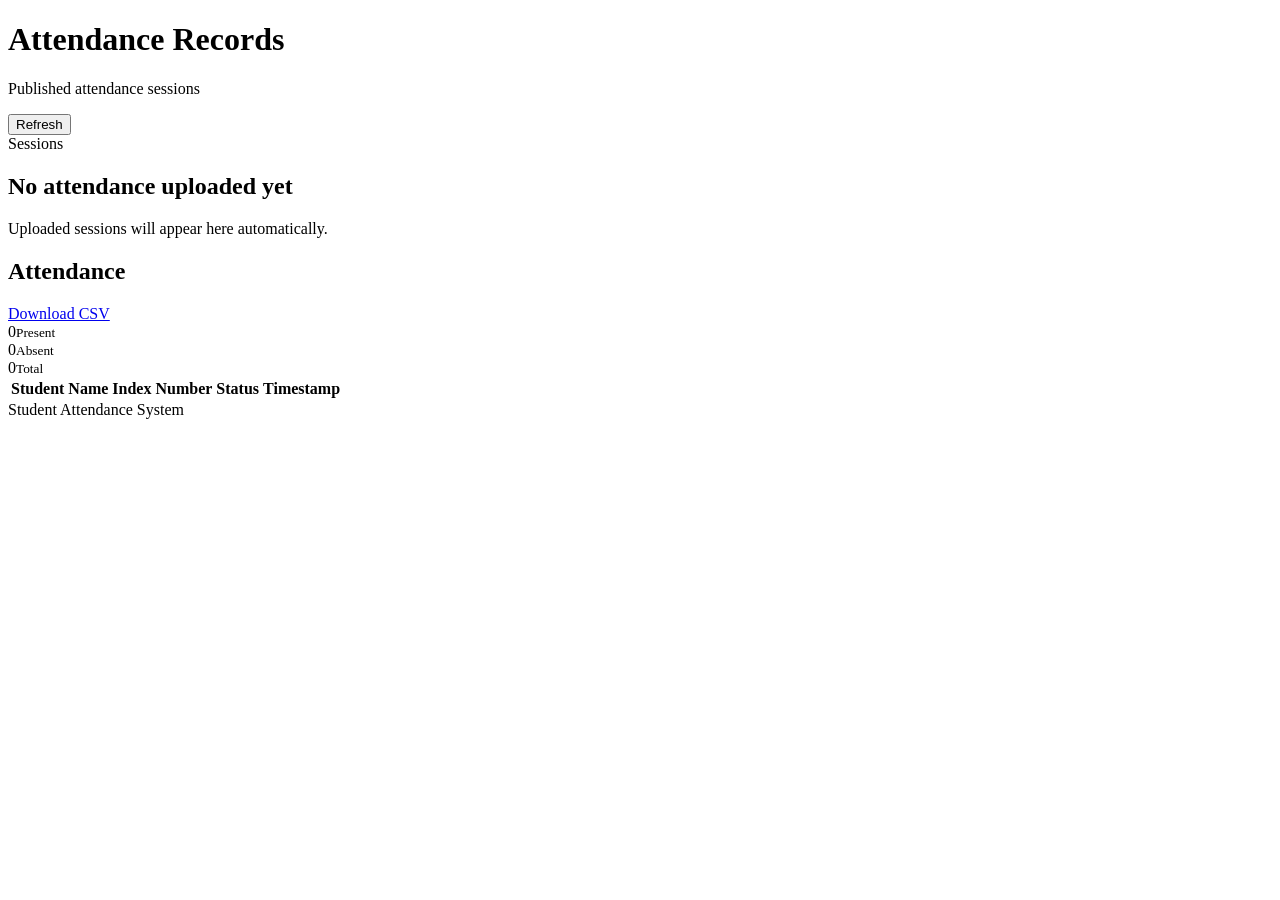
==== attendance/index.html @ 7eff95c8 "Add attendance public viewer" ====
<!doctype html>
<html lang="en">
<head>
  <meta charset="utf-8" />
  <meta name="viewport" content="width=device-width,initial-scale=1" />
  <title>Attendance Records</title>
  <link rel="stylesheet" href="styles.css" />
</head>
<body>
  <header class="topbar">
    <div>
      <h1>Attendance Records</h1>
      <p>Published attendance sessions</p>
    </div>
    <button id="refreshBtn" class="btn">Refresh</button>
  </header>

  <main class="shell">
    <aside class="sidebar">
      <div class="side-title">Sessions</div>
      <div id="sessionTabs" class="tabs"></div>
    </aside>

    <section class="content">
      <div id="emptyState" class="empty">
        <h2>No attendance uploaded yet</h2>
        <p>Uploaded sessions will appear here automatically.</p>
      </div>

      <div id="sessionView" class="hidden">
        <div class="session-head">
          <div>
            <h2 id="sessionTitle">Attendance</h2>
            <p id="sessionMeta"></p>
          </div>
          <a id="downloadCsv" class="btn secondary" href="#" download>Download CSV</a>
        </div>

        <div class="stats">
          <div class="stat"><span id="presentCount">0</span><small>Present</small></div>
          <div class="stat"><span id="absentCount">0</span><small>Absent</small></div>
          <div class="stat"><span id="totalCount">0</span><small>Total</small></div>
        </div>

        <div class="table-wrap">
          <table>
            <thead>
              <tr>
                <th>Student Name</th>
                <th>Index Number</th>
                <th>Status</th>
                <th>Timestamp</th>
              </tr>
            </thead>
            <tbody id="attendanceBody"></tbody>
          </table>
        </div>
      </div>
    </section>
  </main>

  <footer>Student Attendance System</footer>
  <script src="app.js"></script>
</body>
</html>
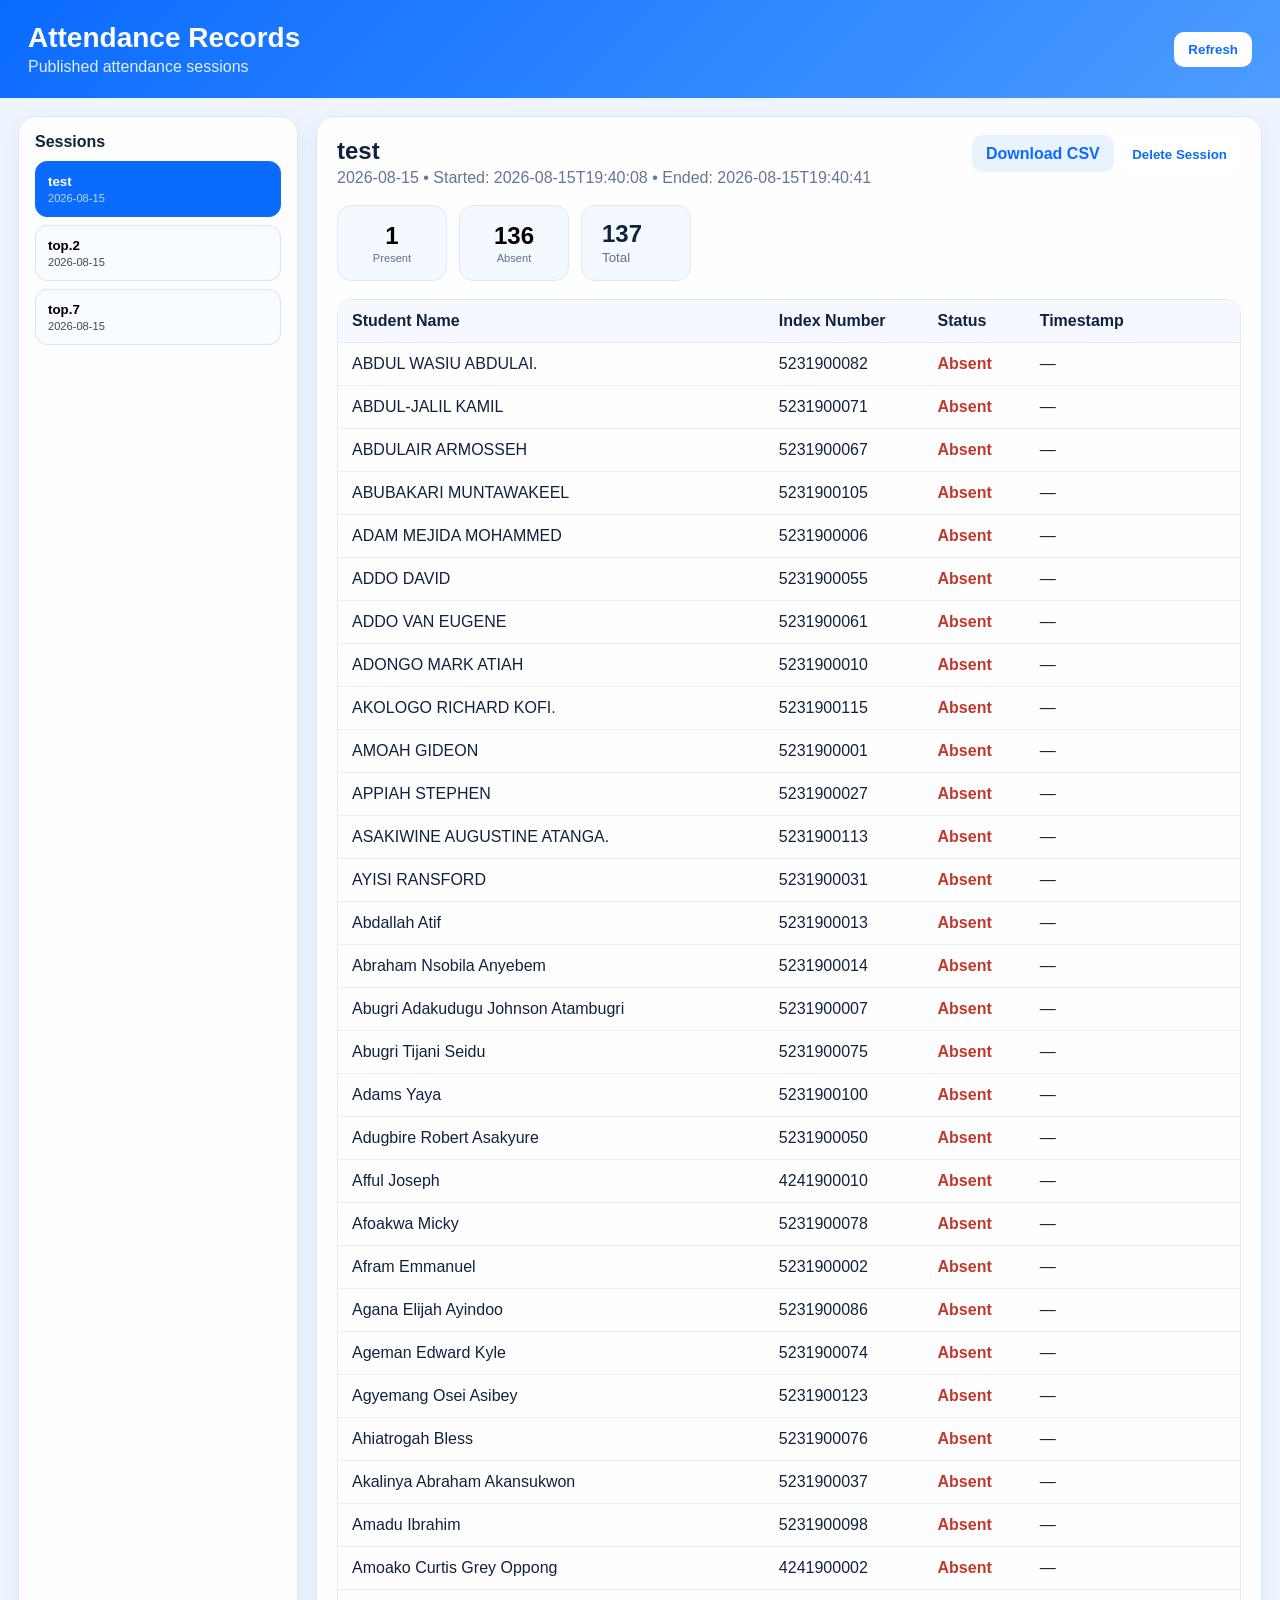
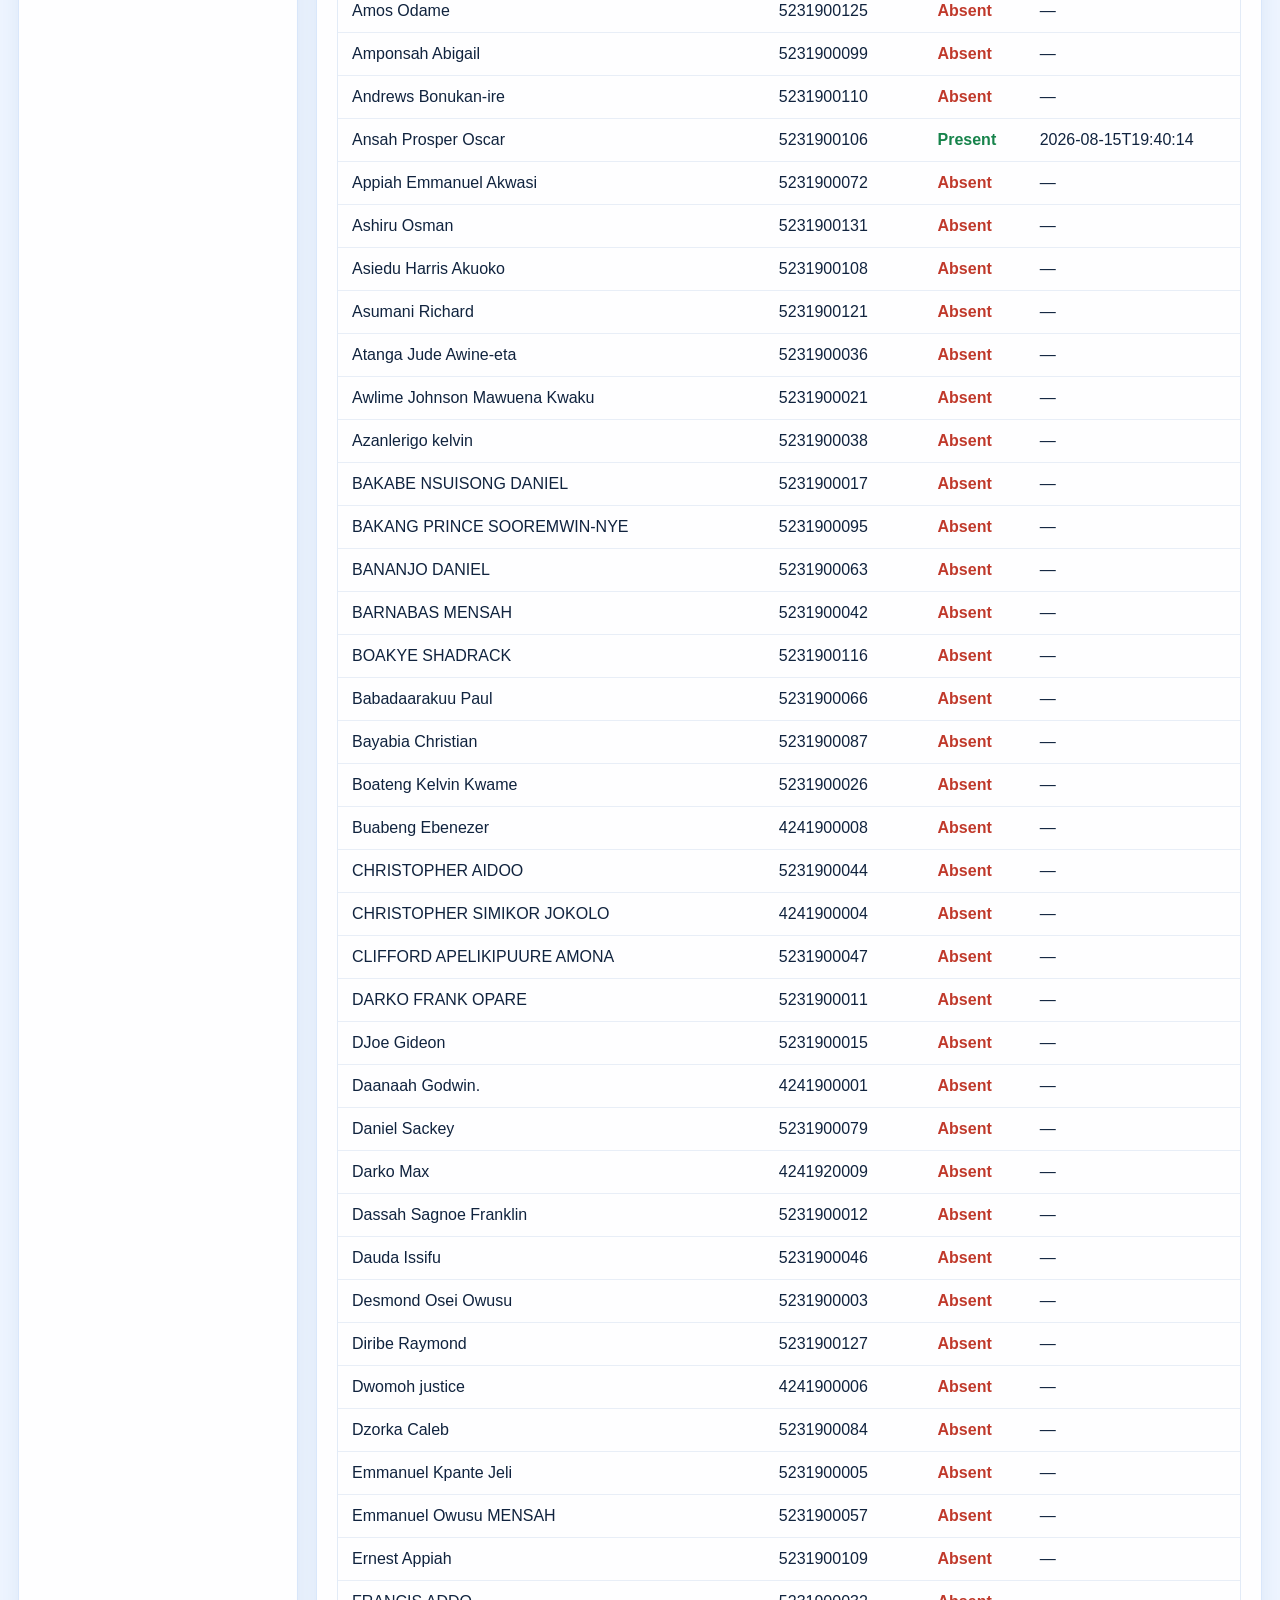
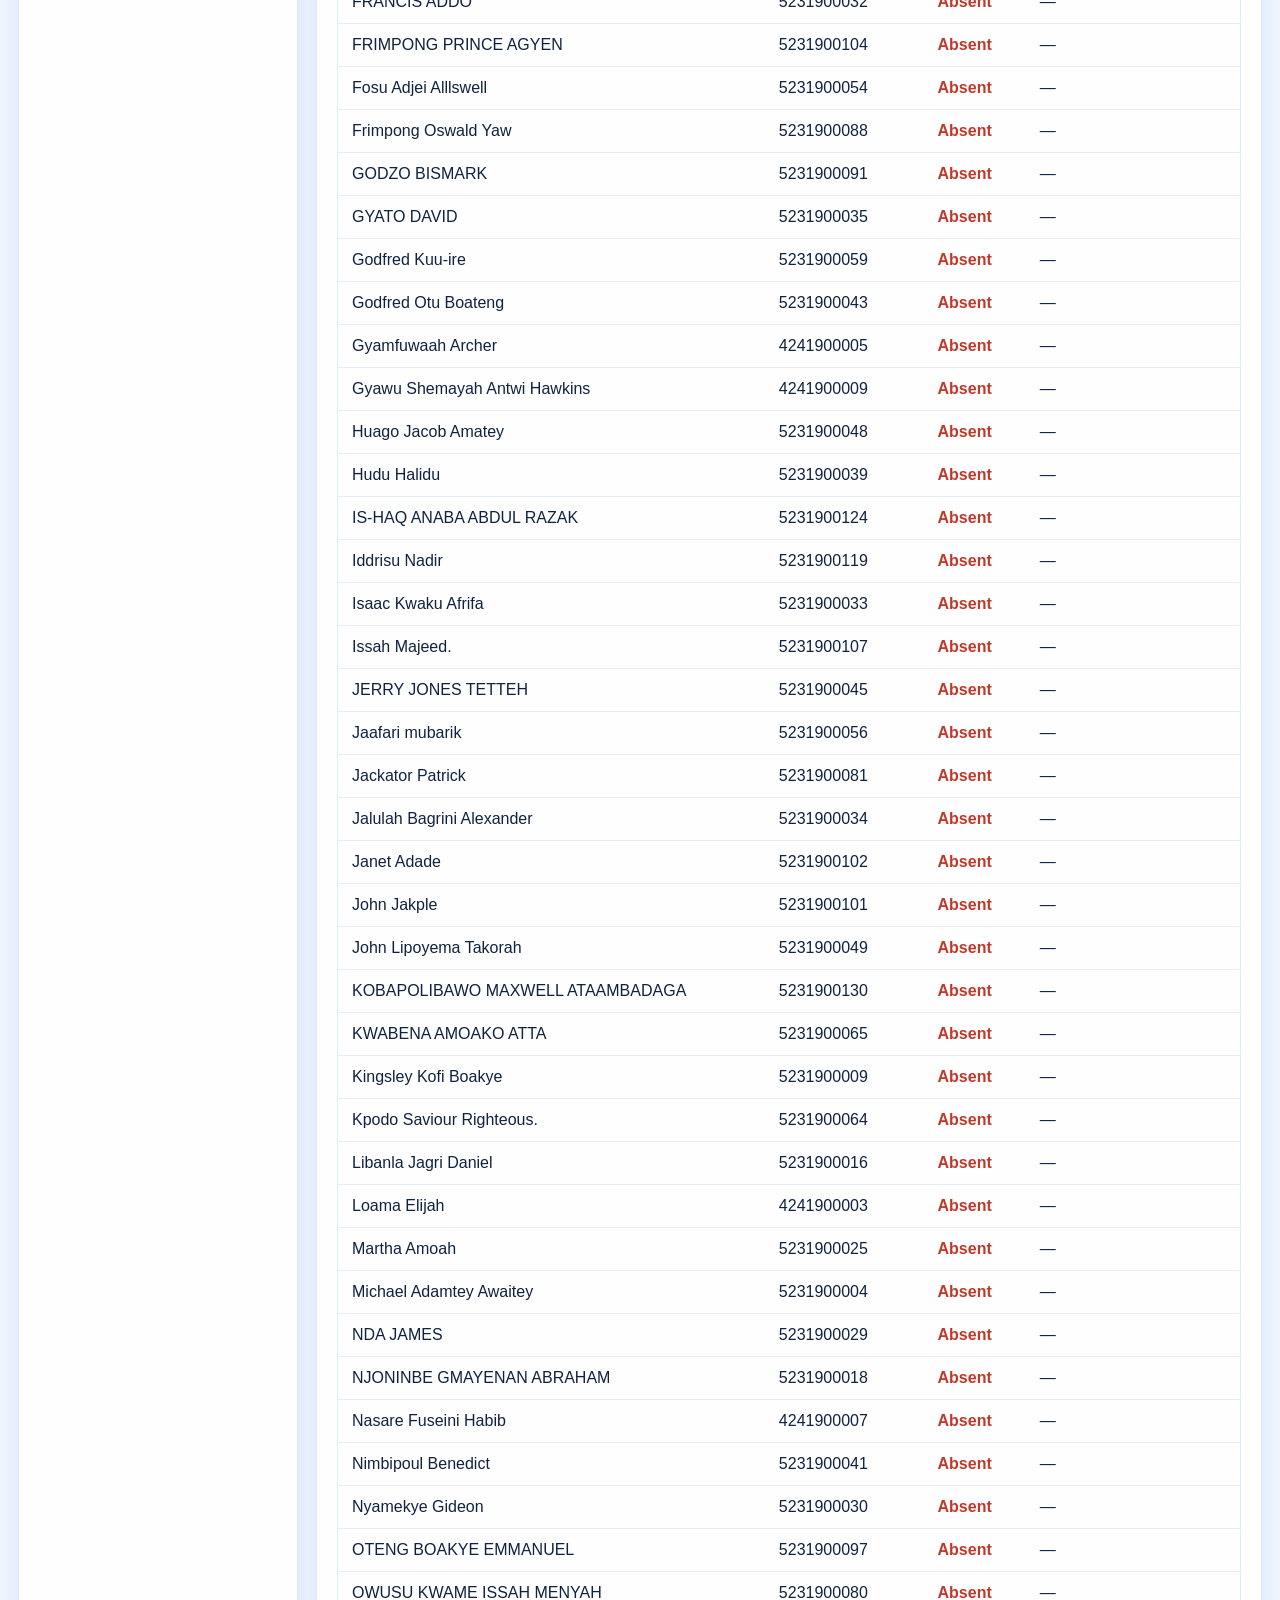
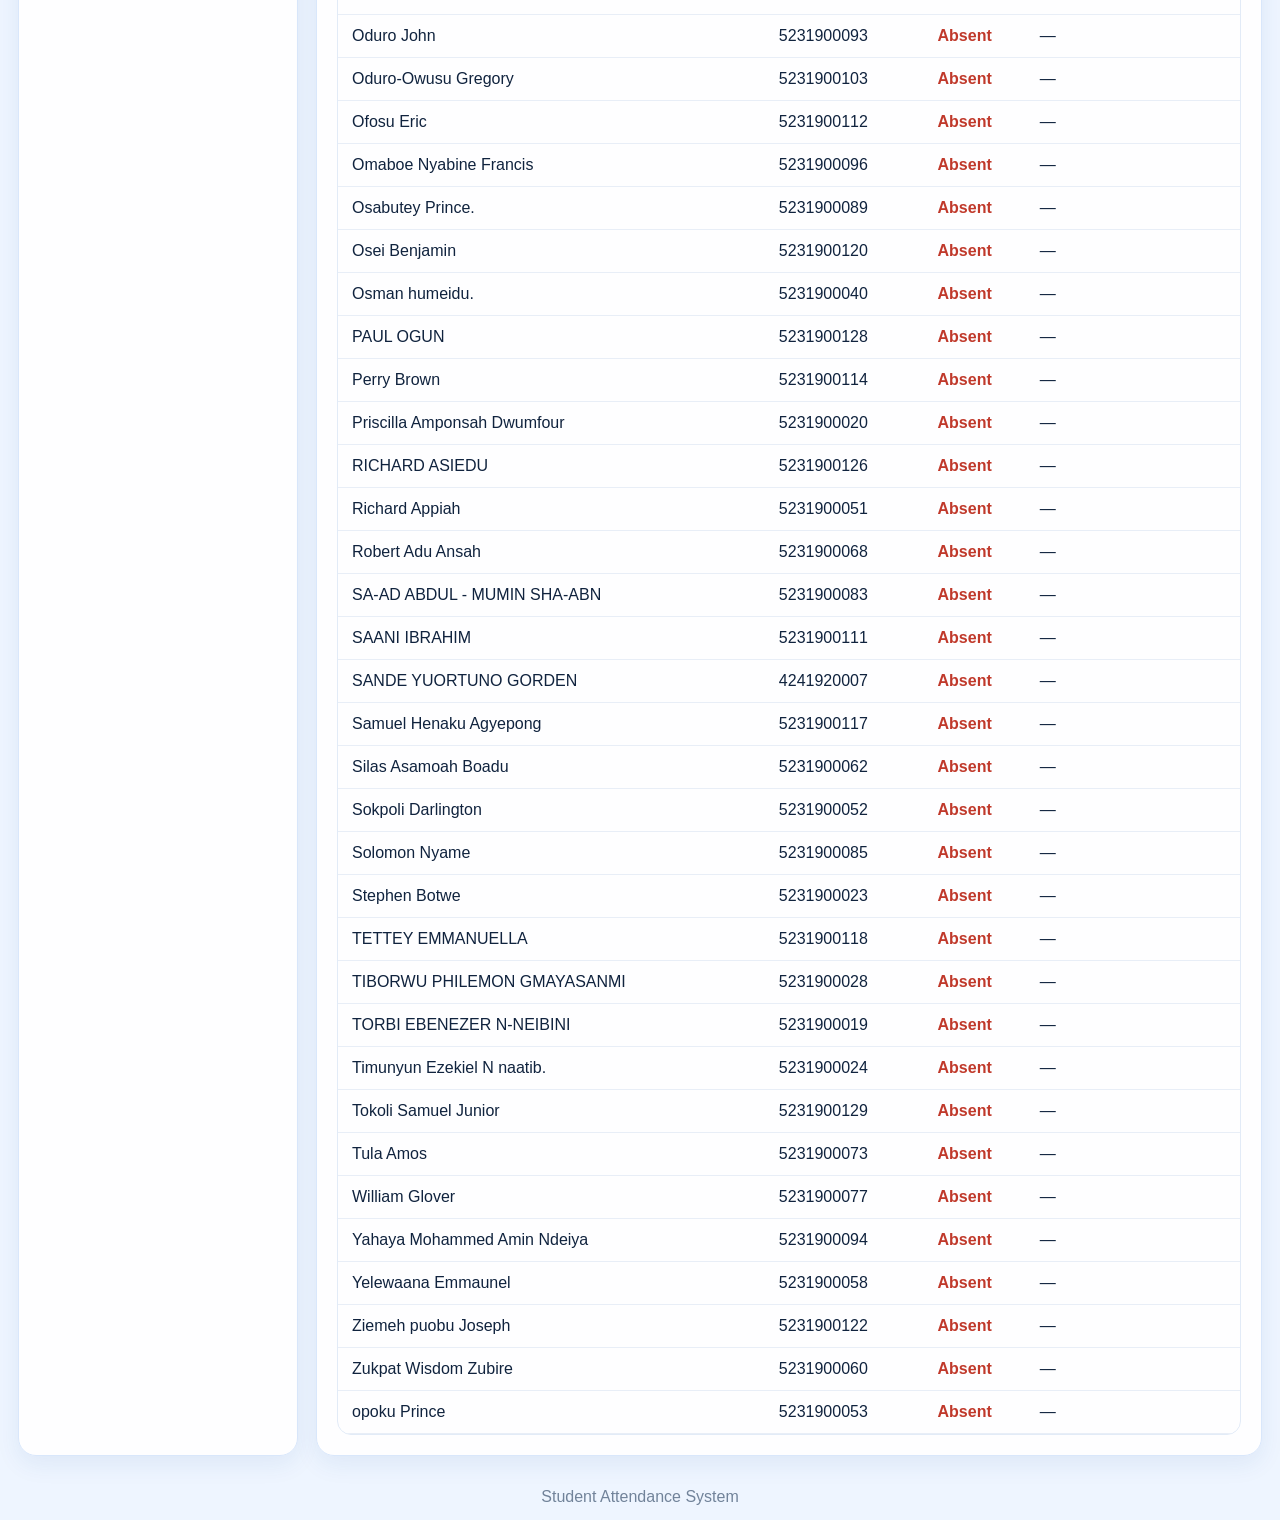
==== commit 8309ee81: "Improve mobile attendance layout and add filter/delete controls" ====
--- a/attendance/index.html
+++ b/attendance/index.html
@@ -2,7 +2,7 @@
 <html lang="en">
 <head>
   <meta charset="utf-8" />
-  <meta name="viewport" content="width=device-width,initial-scale=1" />
+  <meta name="viewport" content="width=device-width,initial-scale=1,viewport-fit=cover" />
   <title>Attendance Records</title>
   <link rel="stylesheet" href="styles.css" />
 </head>
@@ -29,17 +29,31 @@
 
       <div id="sessionView" class="hidden">
         <div class="session-head">
-          <div>
+          <div class="session-copy">
             <h2 id="sessionTitle">Attendance</h2>
             <p id="sessionMeta"></p>
           </div>
-          <a id="downloadCsv" class="btn secondary" href="#" download>Download CSV</a>
+          <div class="session-actions">
+            <a id="downloadCsv" class="btn secondary" href="#" download>Download CSV</a>
+            <button id="deleteSessionBtn" class="btn danger" type="button">Delete Session</button>
+          </div>
         </div>
 
-        <div class="stats">
-          <div class="stat"><span id="presentCount">0</span><small>Present</small></div>
-          <div class="stat"><span id="absentCount">0</span><small>Absent</small></div>
-          <div class="stat"><span id="totalCount">0</span><small>Total</small></div>
+        <div class="stats" aria-label="Attendance summary">
+          <button id="presentStat" class="stat filterable" type="button" data-filter="present">
+            <span id="presentCount">0</span><small>Present</small>
+          </button>
+          <button id="absentStat" class="stat filterable" type="button" data-filter="absent">
+            <span id="absentCount">0</span><small>Absent</small>
+          </button>
+          <div class="stat total-stat">
+            <span id="totalCount">0</span><small>Total</small>
+          </div>
+        </div>
+
+        <div id="filterBar" class="filter-bar hidden">
+          <span id="filterText"></span>
+          <button id="clearFilterBtn" type="button">Show all</button>
         </div>
 
         <div class="table-wrap">
--- a/attendance/styles.css
+++ b/attendance/styles.css
@@ -0,0 +1 @@
+:root{font-family:Inter,Segoe UI,Arial,sans-serif;color:#10233e;background:#eef5ff}*{box-sizing:border-box}body{margin:0}.topbar{display:flex;justify-content:space-between;align-items:center;padding:22px 28px;background:linear-gradient(135deg,#0b6bff,#4c9cff);color:#fff}.topbar h1{margin:0 0 4px;font-size:28px}.topbar p{margin:0;opacity:.88}.shell{display:grid;grid-template-columns:280px 1fr;gap:18px;padding:18px;min-height:calc(100vh - 146px)}.sidebar,.content{background:rgba(255,255,255,.92);border:1px solid #d9e7fb;border-radius:18px;box-shadow:0 8px 24px rgba(28,80,150,.08)}.sidebar{padding:16px}.side-title{font-weight:700;margin-bottom:10px}.tabs{display:flex;flex-direction:column;gap:8px}.tab{border:1px solid #d4e4fb;background:#f8fbff;border-radius:12px;padding:12px;text-align:left;cursor:pointer}.tab:hover,.tab.active{background:#0b6bff;color:#fff;border-color:#0b6bff}.tab small{display:block;opacity:.72;margin-top:3px}.content{padding:20px;overflow:hidden}.empty{text-align:center;padding:80px 20px;color:#58708f}.hidden{display:none}.session-head{display:flex;justify-content:space-between;gap:14px;align-items:flex-start}.session-head h2{margin:0 0 4px}.session-head p{margin:0;color:#627792}.btn{border:0;border-radius:10px;padding:10px 14px;background:#fff;color:#0b6bff;font-weight:700;cursor:pointer;text-decoration:none}.btn.secondary{background:#e9f2ff}.stats{display:flex;gap:12px;margin:18px 0}.stat{background:#f4f8ff;border:1px solid #dce9fb;border-radius:14px;padding:14px 20px;min-width:110px}.stat span{display:block;font-size:24px;font-weight:800}.stat small{color:#60728a}.table-wrap{overflow:auto;border:1px solid #e2ebf7;border-radius:14px}table{width:100%;border-collapse:collapse;min-width:700px}th,td{padding:12px 14px;border-bottom:1px solid #e8eef7;text-align:left}th{background:#f5f9ff;position:sticky;top:0}.status-present{font-weight:700;color:#16834b}.status-absent{font-weight:700;color:#c0392b}footer{text-align:center;padding:14px;color:#71839a}@media(max-width:800px){.shell{grid-template-columns:1fr}.sidebar{order:1}.content{order:2}.tabs{flex-direction:row;overflow:auto}.tab{min-width:190px}.session-head{flex-direction:column}.stats{overflow:auto}}
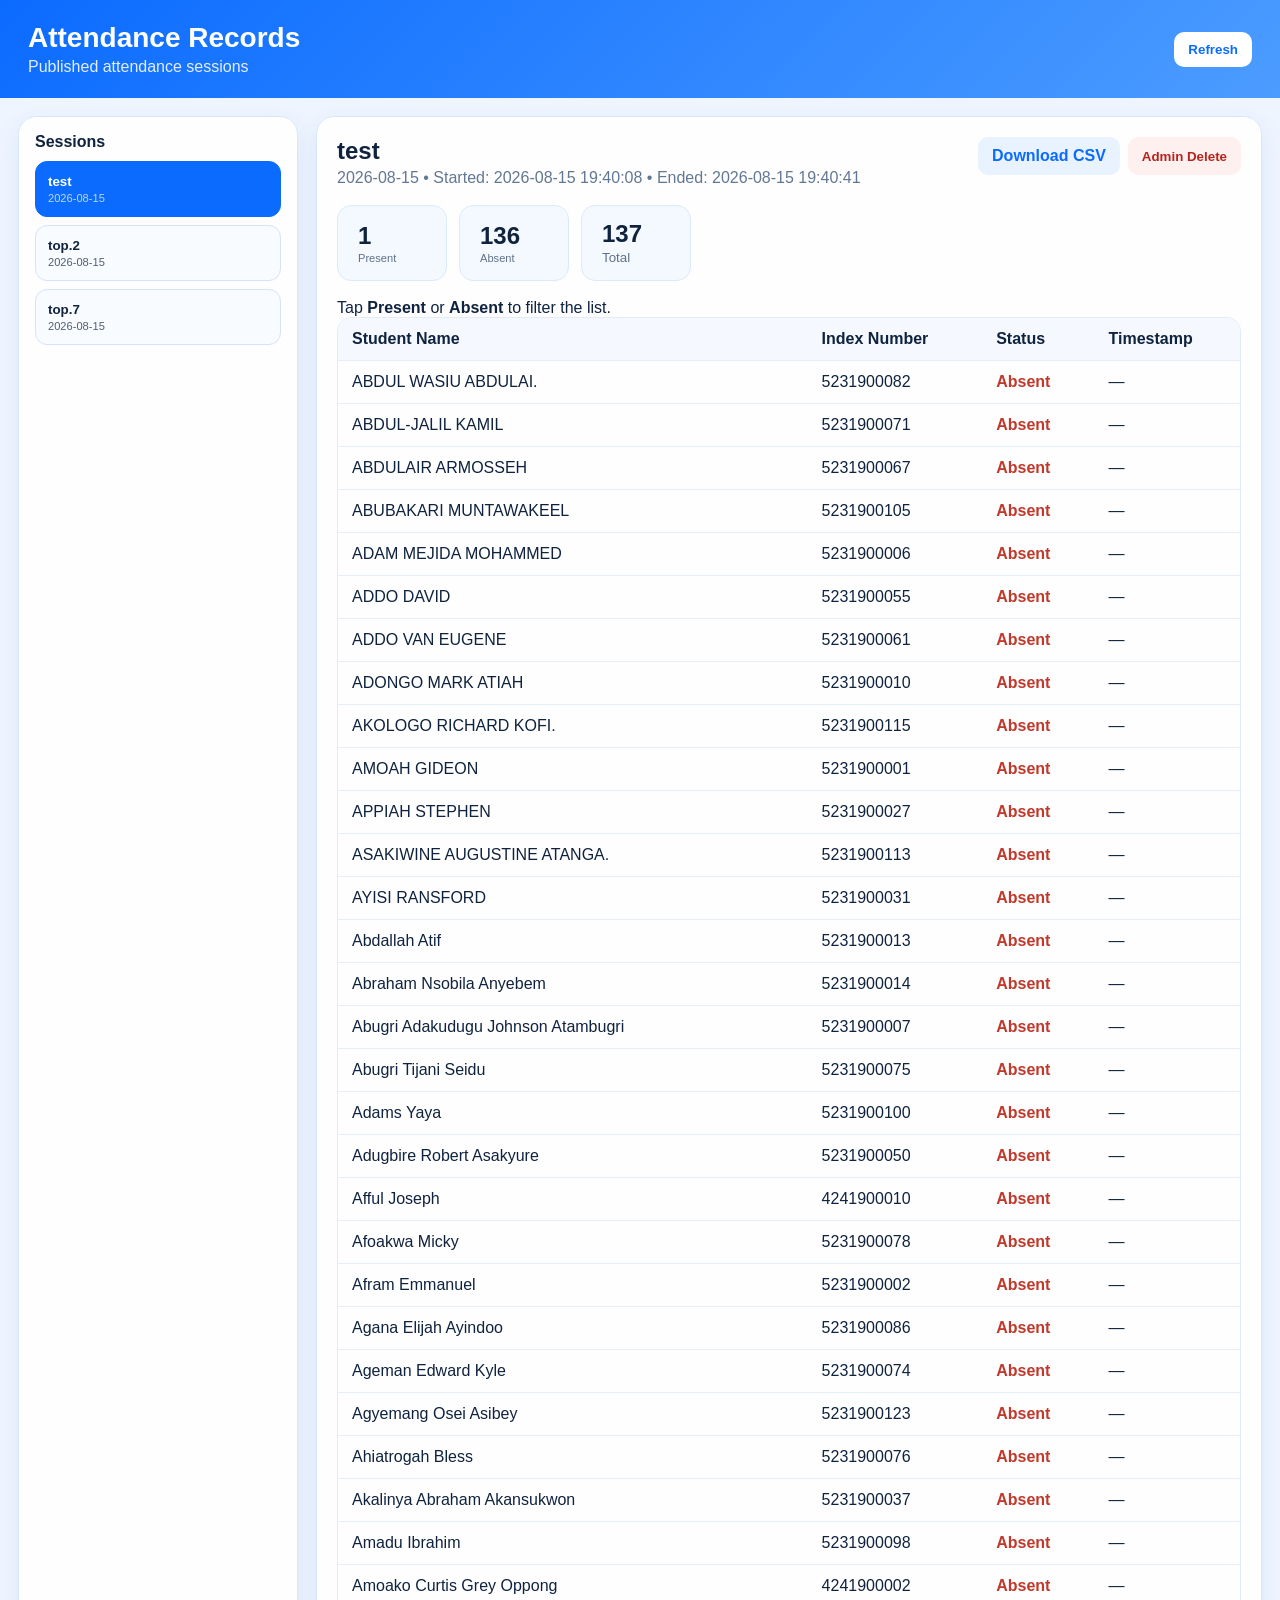
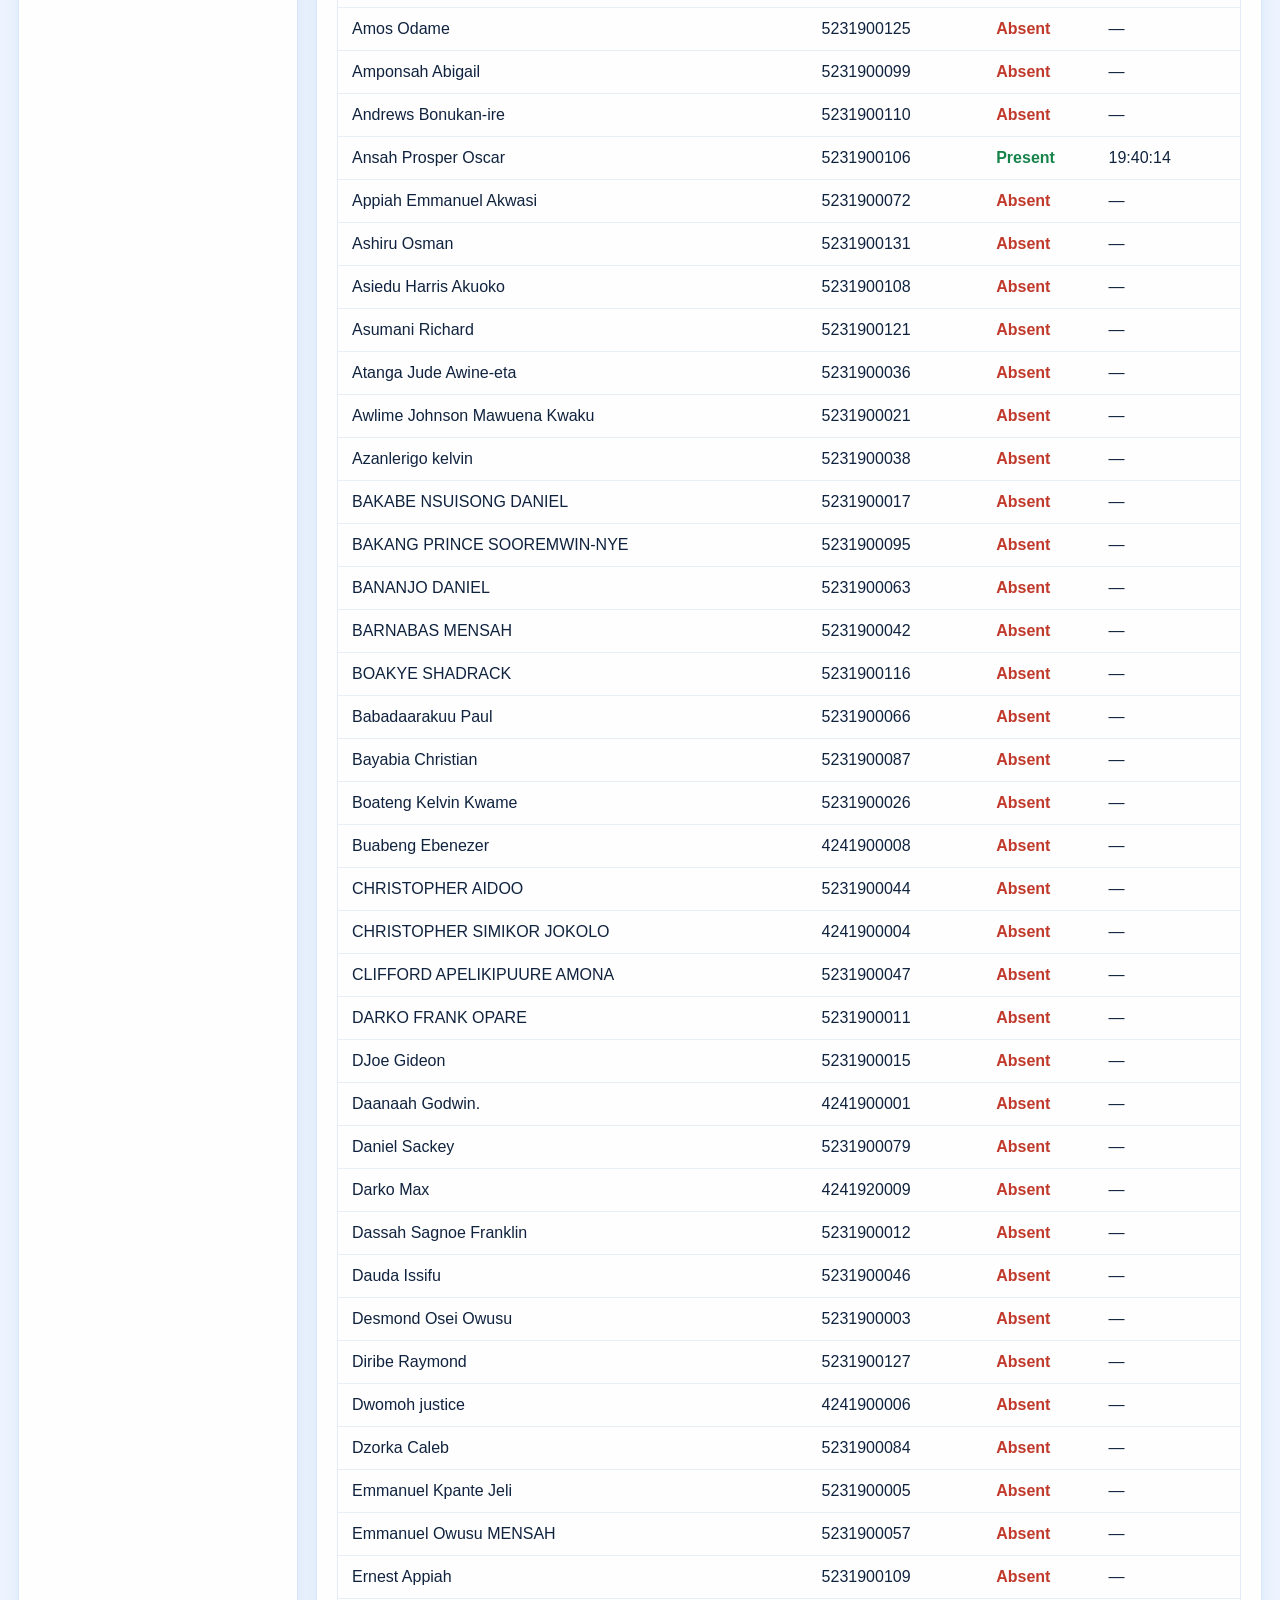
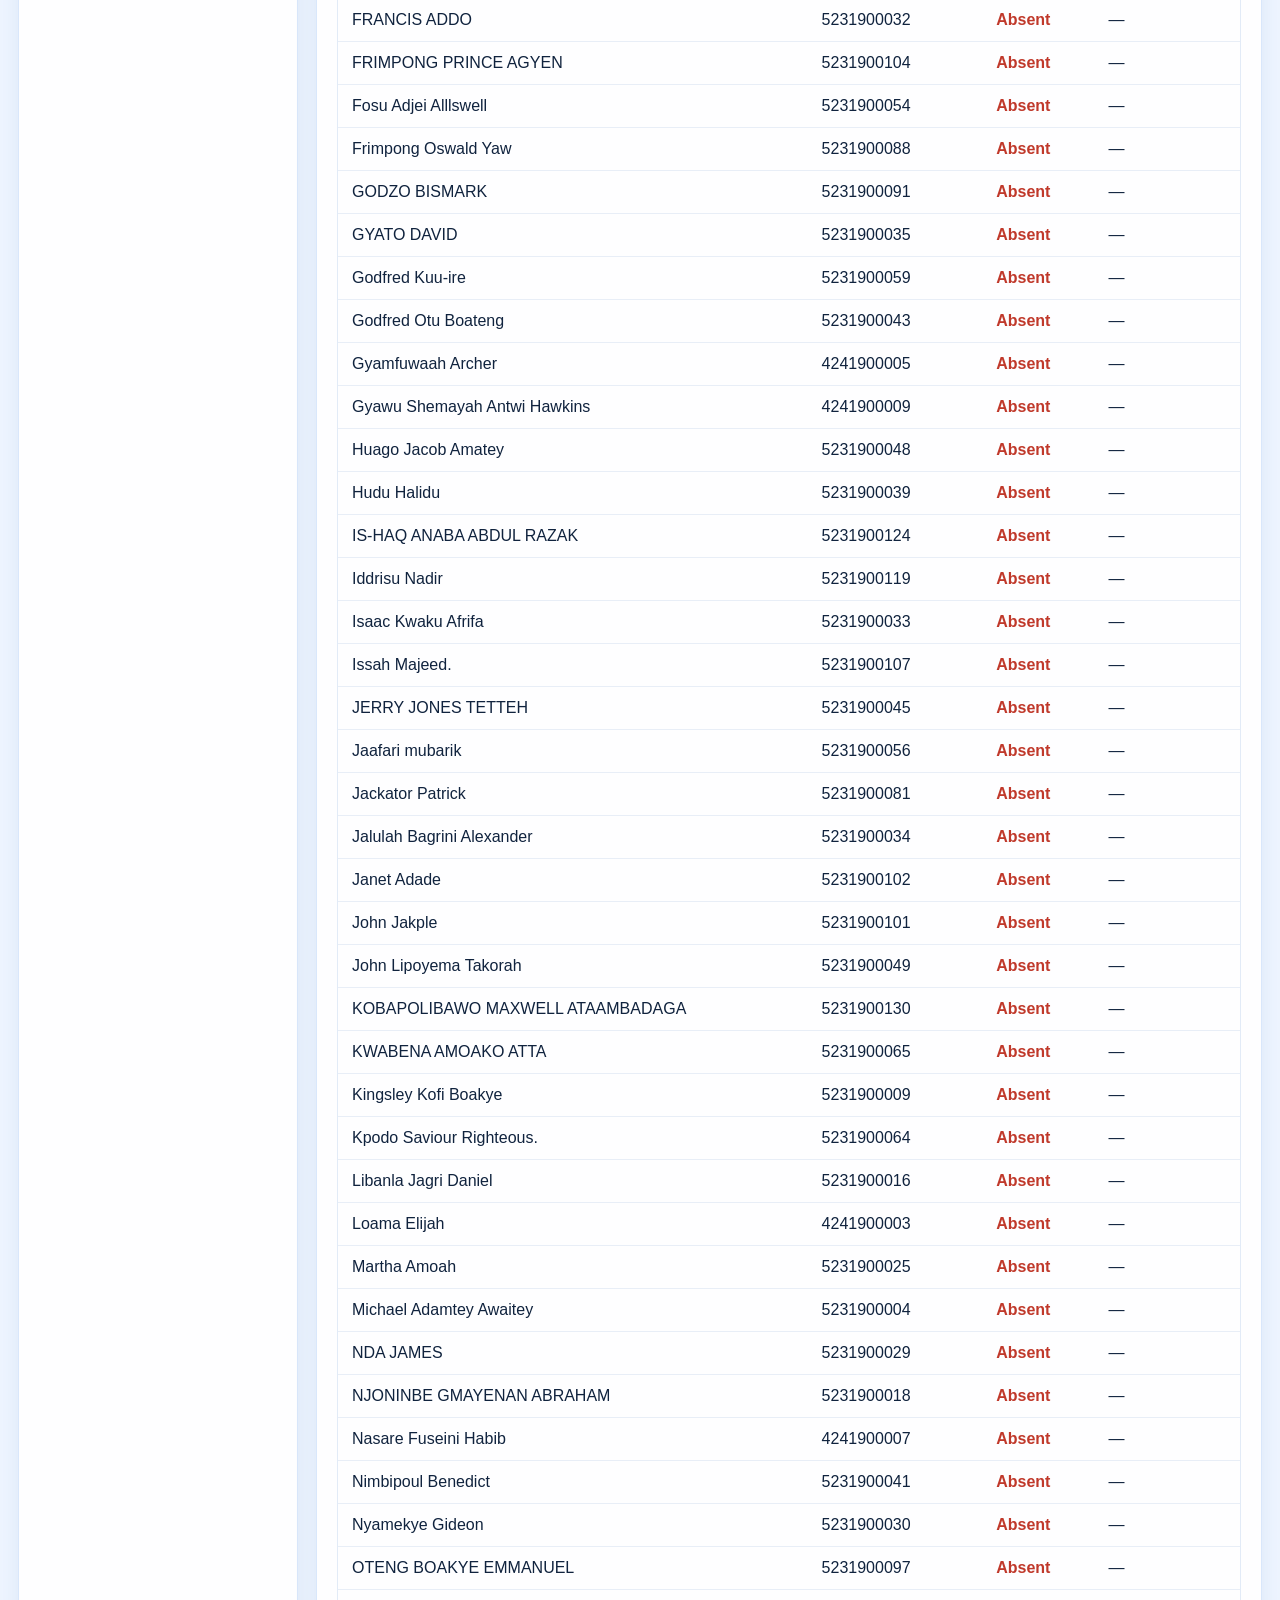
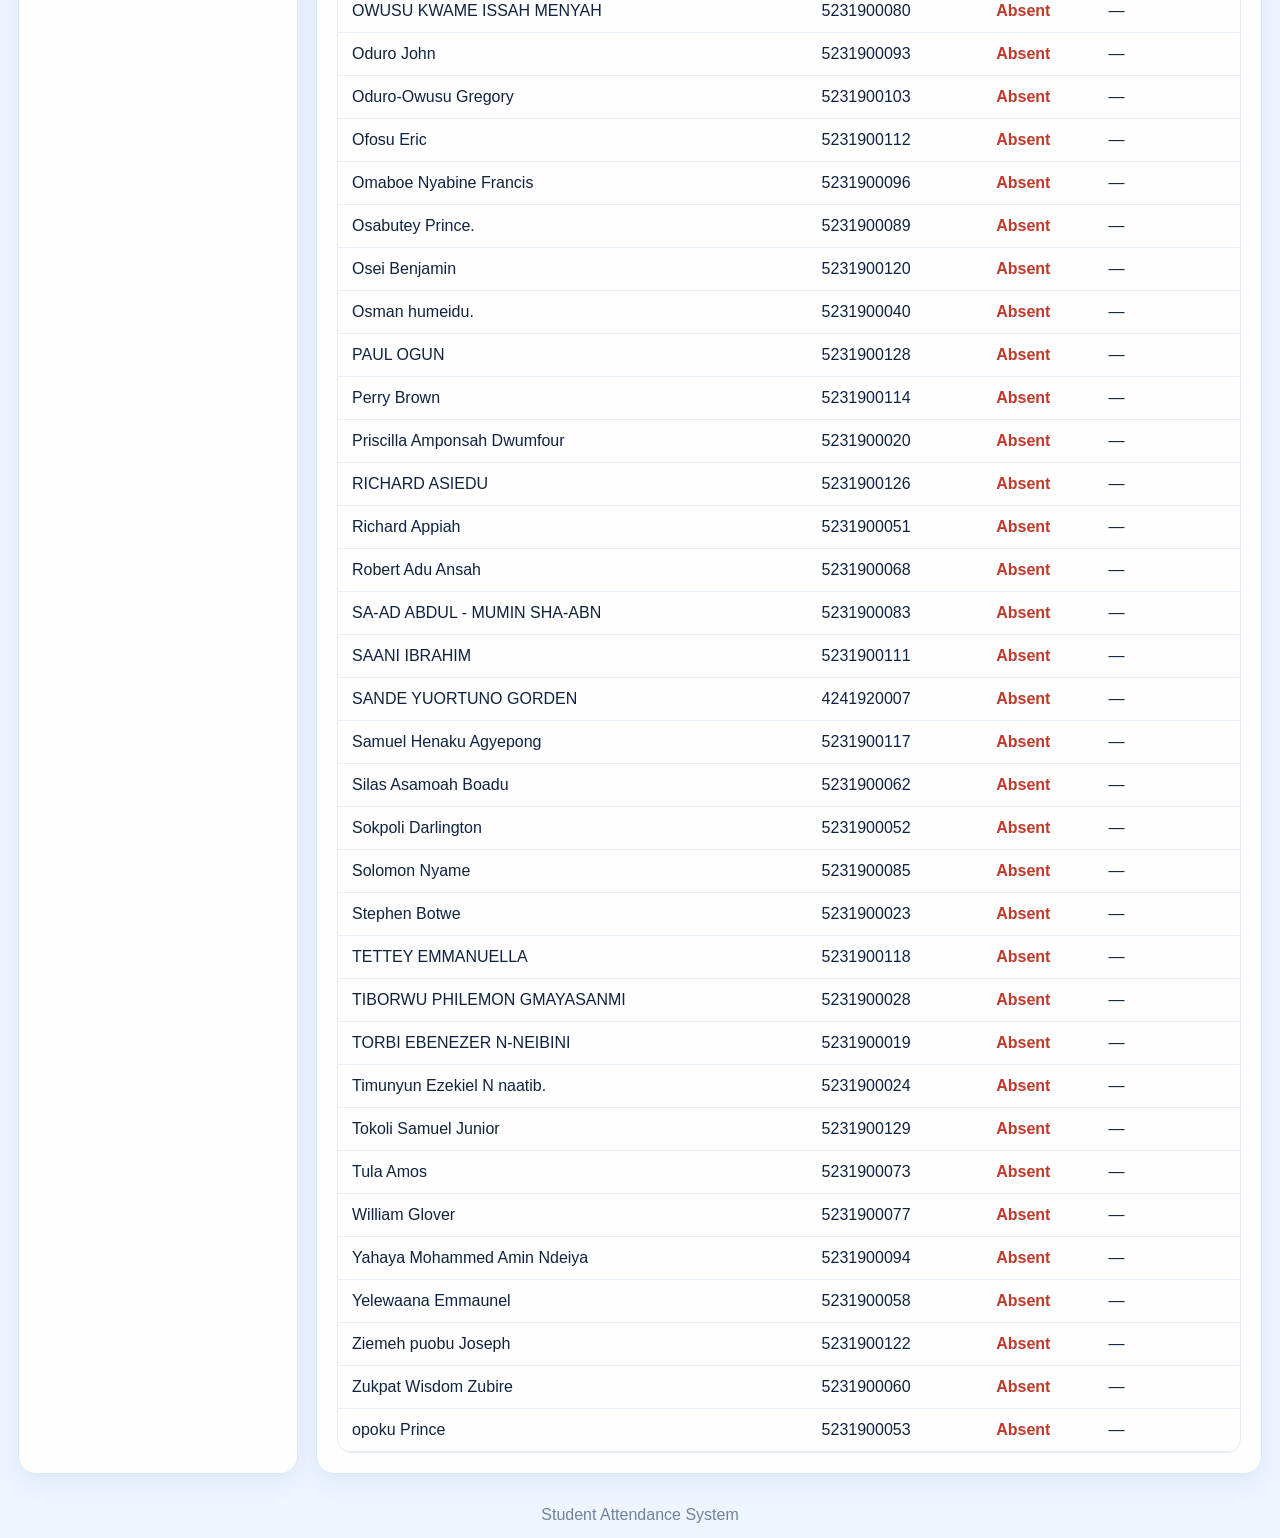
==== commit 55bb6b45: "Force fresh attendance scripts and clarify filter/delete controls" ====
--- a/attendance/index.html
+++ b/attendance/index.html
@@ -3,8 +3,11 @@
 <head>
   <meta charset="utf-8" />
   <meta name="viewport" content="width=device-width,initial-scale=1,viewport-fit=cover" />
+  <meta http-equiv="Cache-Control" content="no-cache, no-store, must-revalidate" />
+  <meta http-equiv="Pragma" content="no-cache" />
+  <meta http-equiv="Expires" content="0" />
   <title>Attendance Records</title>
-  <link rel="stylesheet" href="styles.css" />
+  <link rel="stylesheet" href="styles.css?v=20260815-3" />
 </head>
 <body>
   <header class="topbar">
@@ -35,21 +38,23 @@
           </div>
           <div class="session-actions">
             <a id="downloadCsv" class="btn secondary" href="#" download>Download CSV</a>
-            <button id="deleteSessionBtn" class="btn danger" type="button">Delete Session</button>
+            <button id="deleteSessionBtn" class="btn danger" type="button">Admin Delete</button>
           </div>
         </div>
 
         <div class="stats" aria-label="Attendance summary">
-          <button id="presentStat" class="stat filterable" type="button" data-filter="present">
+          <button id="presentStat" class="stat filterable" type="button" data-filter="present" aria-label="Show present students">
             <span id="presentCount">0</span><small>Present</small>
           </button>
-          <button id="absentStat" class="stat filterable" type="button" data-filter="absent">
+          <button id="absentStat" class="stat filterable" type="button" data-filter="absent" aria-label="Show absent students">
             <span id="absentCount">0</span><small>Absent</small>
           </button>
           <div class="stat total-stat">
             <span id="totalCount">0</span><small>Total</small>
           </div>
         </div>
+
+        <div class="filter-hint">Tap <strong>Present</strong> or <strong>Absent</strong> to filter the list.</div>
 
         <div id="filterBar" class="filter-bar hidden">
           <span id="filterText"></span>
@@ -74,6 +79,6 @@
   </main>
 
   <footer>Student Attendance System</footer>
-  <script src="app.js"></script>
+  <script src="app.js?v=20260815-3"></script>
 </body>
 </html>
--- a/attendance/styles.css
+++ b/attendance/styles.css
@@ -1 +1,3 @@
-:root{font-family:Inter,Segoe UI,Arial,sans-serif;color:#10233e;background:#eef5ff}*{box-sizing:border-box}body{margin:0}.topbar{display:flex;justify-content:space-between;align-items:center;padding:22px 28px;background:linear-gradient(135deg,#0b6bff,#4c9cff);color:#fff}.topbar h1{margin:0 0 4px;font-size:28px}.topbar p{margin:0;opacity:.88}.shell{display:grid;grid-template-columns:280px 1fr;gap:18px;padding:18px;min-height:calc(100vh - 146px)}.sidebar,.content{background:rgba(255,255,255,.92);border:1px solid #d9e7fb;border-radius:18px;box-shadow:0 8px 24px rgba(28,80,150,.08)}.sidebar{padding:16px}.side-title{font-weight:700;margin-bottom:10px}.tabs{display:flex;flex-direction:column;gap:8px}.tab{border:1px solid #d4e4fb;background:#f8fbff;border-radius:12px;padding:12px;text-align:left;cursor:pointer}.tab:hover,.tab.active{background:#0b6bff;color:#fff;border-color:#0b6bff}.tab small{display:block;opacity:.72;margin-top:3px}.content{padding:20px;overflow:hidden}.empty{text-align:center;padding:80px 20px;color:#58708f}.hidden{display:none}.session-head{display:flex;justify-content:space-between;gap:14px;align-items:flex-start}.session-head h2{margin:0 0 4px}.session-head p{margin:0;color:#627792}.btn{border:0;border-radius:10px;padding:10px 14px;background:#fff;color:#0b6bff;font-weight:700;cursor:pointer;text-decoration:none}.btn.secondary{background:#e9f2ff}.stats{display:flex;gap:12px;margin:18px 0}.stat{background:#f4f8ff;border:1px solid #dce9fb;border-radius:14px;padding:14px 20px;min-width:110px}.stat span{display:block;font-size:24px;font-weight:800}.stat small{color:#60728a}.table-wrap{overflow:auto;border:1px solid #e2ebf7;border-radius:14px}table{width:100%;border-collapse:collapse;min-width:700px}th,td{padding:12px 14px;border-bottom:1px solid #e8eef7;text-align:left}th{background:#f5f9ff;position:sticky;top:0}.status-present{font-weight:700;color:#16834b}.status-absent{font-weight:700;color:#c0392b}footer{text-align:center;padding:14px;color:#71839a}@media(max-width:800px){.shell{grid-template-columns:1fr}.sidebar{order:1}.content{order:2}.tabs{flex-direction:row;overflow:auto}.tab{min-width:190px}.session-head{flex-direction:column}.stats{overflow:auto}}+:root{font-family:Inter,Segoe UI,Arial,sans-serif;color:#10233e;background:#eef5ff}*{box-sizing:border-box}html,body{max-width:100%;overflow-x:hidden}body{margin:0}.topbar{display:flex;justify-content:space-between;align-items:center;padding:22px 28px;background:linear-gradient(135deg,#0b6bff,#4c9cff);color:#fff}.topbar h1{margin:0 0 4px;font-size:28px}.topbar p{margin:0;opacity:.88}.shell{display:grid;grid-template-columns:280px minmax(0,1fr);gap:18px;padding:18px;min-height:calc(100vh - 146px)}.sidebar,.content{background:rgba(255,255,255,.94);border:1px solid #d9e7fb;border-radius:18px;box-shadow:0 8px 24px rgba(28,80,150,.08)}.sidebar{padding:16px;min-width:0}.side-title{font-weight:800;margin-bottom:10px}.tabs{display:flex;flex-direction:column;gap:8px}.tab{border:1px solid #d4e4fb;background:#f8fbff;border-radius:12px;padding:12px;text-align:left;cursor:pointer;color:#10233e}.tab:hover,.tab.active{background:#0b6bff;color:#fff;border-color:#0b6bff}.tab small{display:block;opacity:.72;margin-top:3px}.content{padding:20px;overflow:hidden;min-width:0}.empty{text-align:center;padding:80px 20px;color:#58708f}.hidden{display:none!important}.session-head{display:flex;justify-content:space-between;gap:14px;align-items:flex-start}.session-copy{min-width:0}.session-head h2{margin:0 0 4px}.session-head p{margin:0;color:#627792;overflow-wrap:anywhere}.session-actions{display:flex;gap:8px;flex-wrap:wrap}.btn{border:0;border-radius:10px;padding:10px 14px;background:#fff;color:#0b6bff;font-weight:700;cursor:pointer;text-decoration:none;white-space:nowrap}.btn.secondary{background:#e9f2ff}.btn.danger{background:#fff0f0;color:#b3261e}.stats{display:flex;gap:12px;margin:18px 0;flex-wrap:wrap}.stat{background:#f4f8ff;border:1px solid #dce9fb;border-radius:14px;padding:14px 20px;min-width:110px;text-align:left;color:#10233e}.stat span{display:block;font-size:24px;font-weight:800}.stat small{color:#60728a}.filterable{cursor:pointer}.filterable.active{outline:2px solid #0b6bff;background:#e9f2ff}.total-stat{cursor:default}.filter-bar{display:flex;align-items:center;justify-content:space-between;gap:12px;background:#eef5ff;border:1px solid #d9e7fb;border-radius:12px;padding:10px 12px;margin:0 0 12px}.filter-bar span{font-weight:700}.filter-bar button{border:0;background:transparent;color:#0b6bff;font-weight:700;cursor:pointer}.table-wrap{overflow:auto;border:1px solid #e2ebf7;border-radius:14px}table{width:100%;border-collapse:collapse;min-width:700px}th,td{padding:12px 14px;border-bottom:1px solid #e8eef7;text-align:left}th{background:#f5f9ff;position:sticky;top:0}.status-present{font-weight:700;color:#16834b}.status-absent{font-weight:700;color:#c0392b}footer{text-align:center;padding:14px;color:#71839a}
+@media(max-width:800px){body{background:#eef5ff}.topbar{padding:18px 16px}.topbar h1{font-size:23px}.topbar p{font-size:14px}.topbar .btn{padding:9px 12px}.shell{grid-template-columns:1fr;gap:12px;padding:12px;min-height:auto}.sidebar,.content{border-radius:16px}.sidebar{order:1;padding:14px}.content{order:2;padding:16px}.tabs{flex-direction:row;overflow-x:auto;padding-bottom:4px;scroll-snap-type:x proximity}.tab{min-width:150px;max-width:180px;flex:0 0 auto;scroll-snap-align:start}.session-head{flex-direction:column;gap:12px}.session-actions{width:100%}.session-actions .btn{flex:1;text-align:center}.stats{display:grid;grid-template-columns:repeat(3,1fr);gap:8px;margin:14px 0}.stat{min-width:0;padding:12px 10px;text-align:center}.stat span{font-size:22px}.stat small{font-size:12px}.filter-bar{font-size:13px}.table-wrap{border:0;overflow:visible}.table-wrap table,.table-wrap thead,.table-wrap tbody,.table-wrap th,.table-wrap td,.table-wrap tr{display:block}.table-wrap table{min-width:0;width:100%}.table-wrap thead{display:none}.table-wrap tbody{display:grid;gap:10px}.table-wrap tr{background:#fff;border:1px solid #dfe9f6;border-radius:14px;padding:12px;box-shadow:0 4px 14px rgba(28,80,150,.05)}.table-wrap td{border:0;padding:4px 0;text-align:left;white-space:normal;overflow-wrap:anywhere}.table-wrap td:nth-child(1){font-size:16px;font-weight:800;color:#10233e;margin-bottom:2px}.table-wrap td:nth-child(2)::before{content:'Index Number: ';font-weight:700;color:#60728a}.table-wrap td:nth-child(3)::before{content:'Status: ';font-weight:700;color:#60728a}.table-wrap td:nth-child(4)::before{content:'Time: ';font-weight:700;color:#60728a}.table-wrap td:nth-child(2),.table-wrap td:nth-child(3),.table-wrap td:nth-child(4){font-size:14px}.empty{padding:48px 16px}footer{font-size:13px;padding-bottom:24px}}
+@media(max-width:420px){.topbar{align-items:flex-start;gap:10px}.topbar h1{font-size:21px}.topbar .btn{font-size:12px}.stats{gap:6px}.stat{padding:10px 6px}.stat span{font-size:20px}.tab{min-width:138px}.session-actions{flex-direction:column}.session-actions .btn{width:100%}}
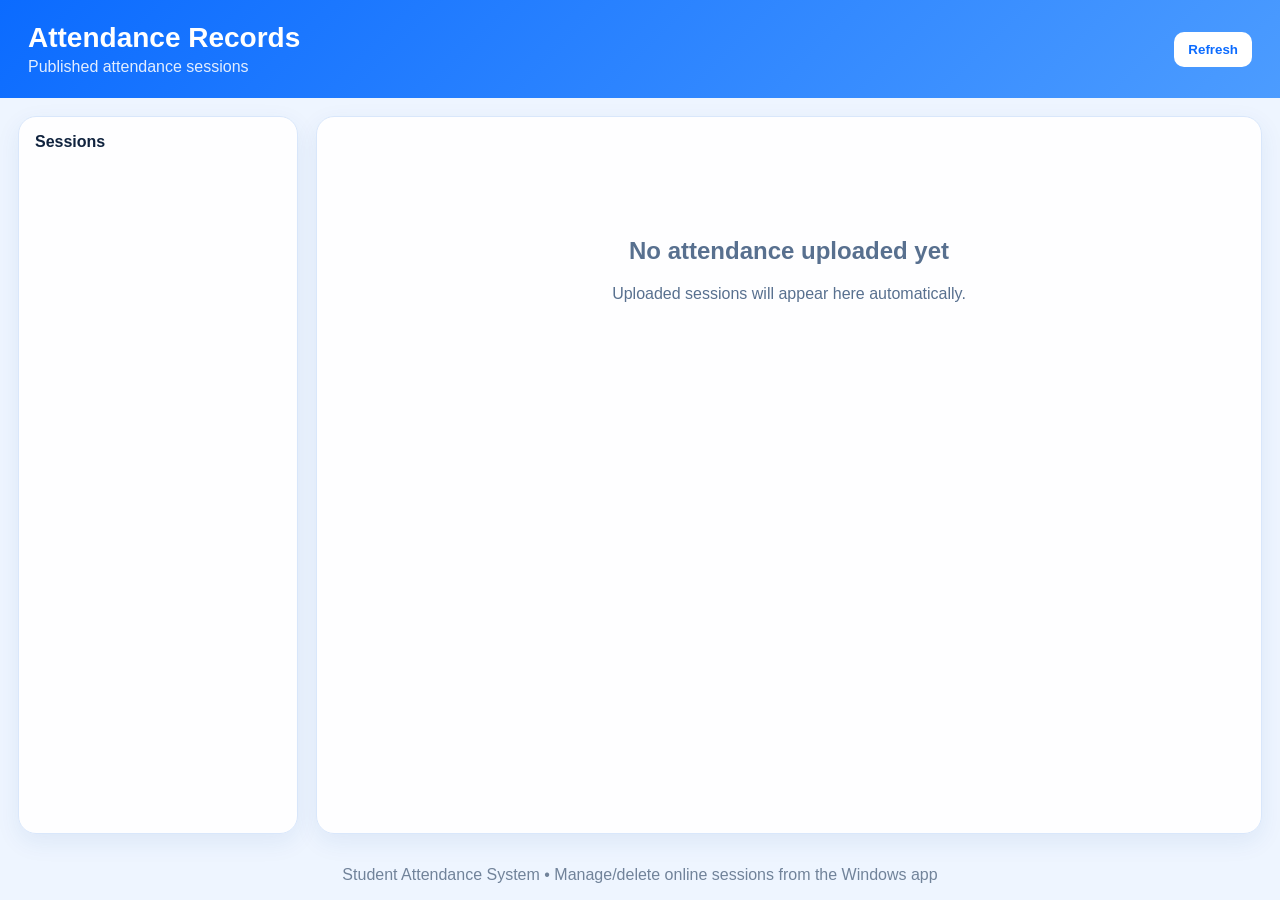
==== commit bb397b50: "Move attendance deletion to trusted Windows app" ====
--- a/attendance/index.html
+++ b/attendance/index.html
@@ -7,7 +7,7 @@
   <meta http-equiv="Pragma" content="no-cache" />
   <meta http-equiv="Expires" content="0" />
   <title>Attendance Records</title>
-  <link rel="stylesheet" href="styles.css?v=20260815-3" />
+  <link rel="stylesheet" href="styles.css?v=20260815-4" />
 </head>
 <body>
   <header class="topbar">
@@ -38,7 +38,6 @@
           </div>
           <div class="session-actions">
             <a id="downloadCsv" class="btn secondary" href="#" download>Download CSV</a>
-            <button id="deleteSessionBtn" class="btn danger" type="button">Admin Delete</button>
           </div>
         </div>
 
@@ -78,7 +77,7 @@
     </section>
   </main>
 
-  <footer>Student Attendance System</footer>
-  <script src="app.js?v=20260815-3"></script>
+  <footer>Student Attendance System • Manage/delete online sessions from the Windows app</footer>
+  <script src="app.js?v=20260815-4"></script>
 </body>
 </html>
